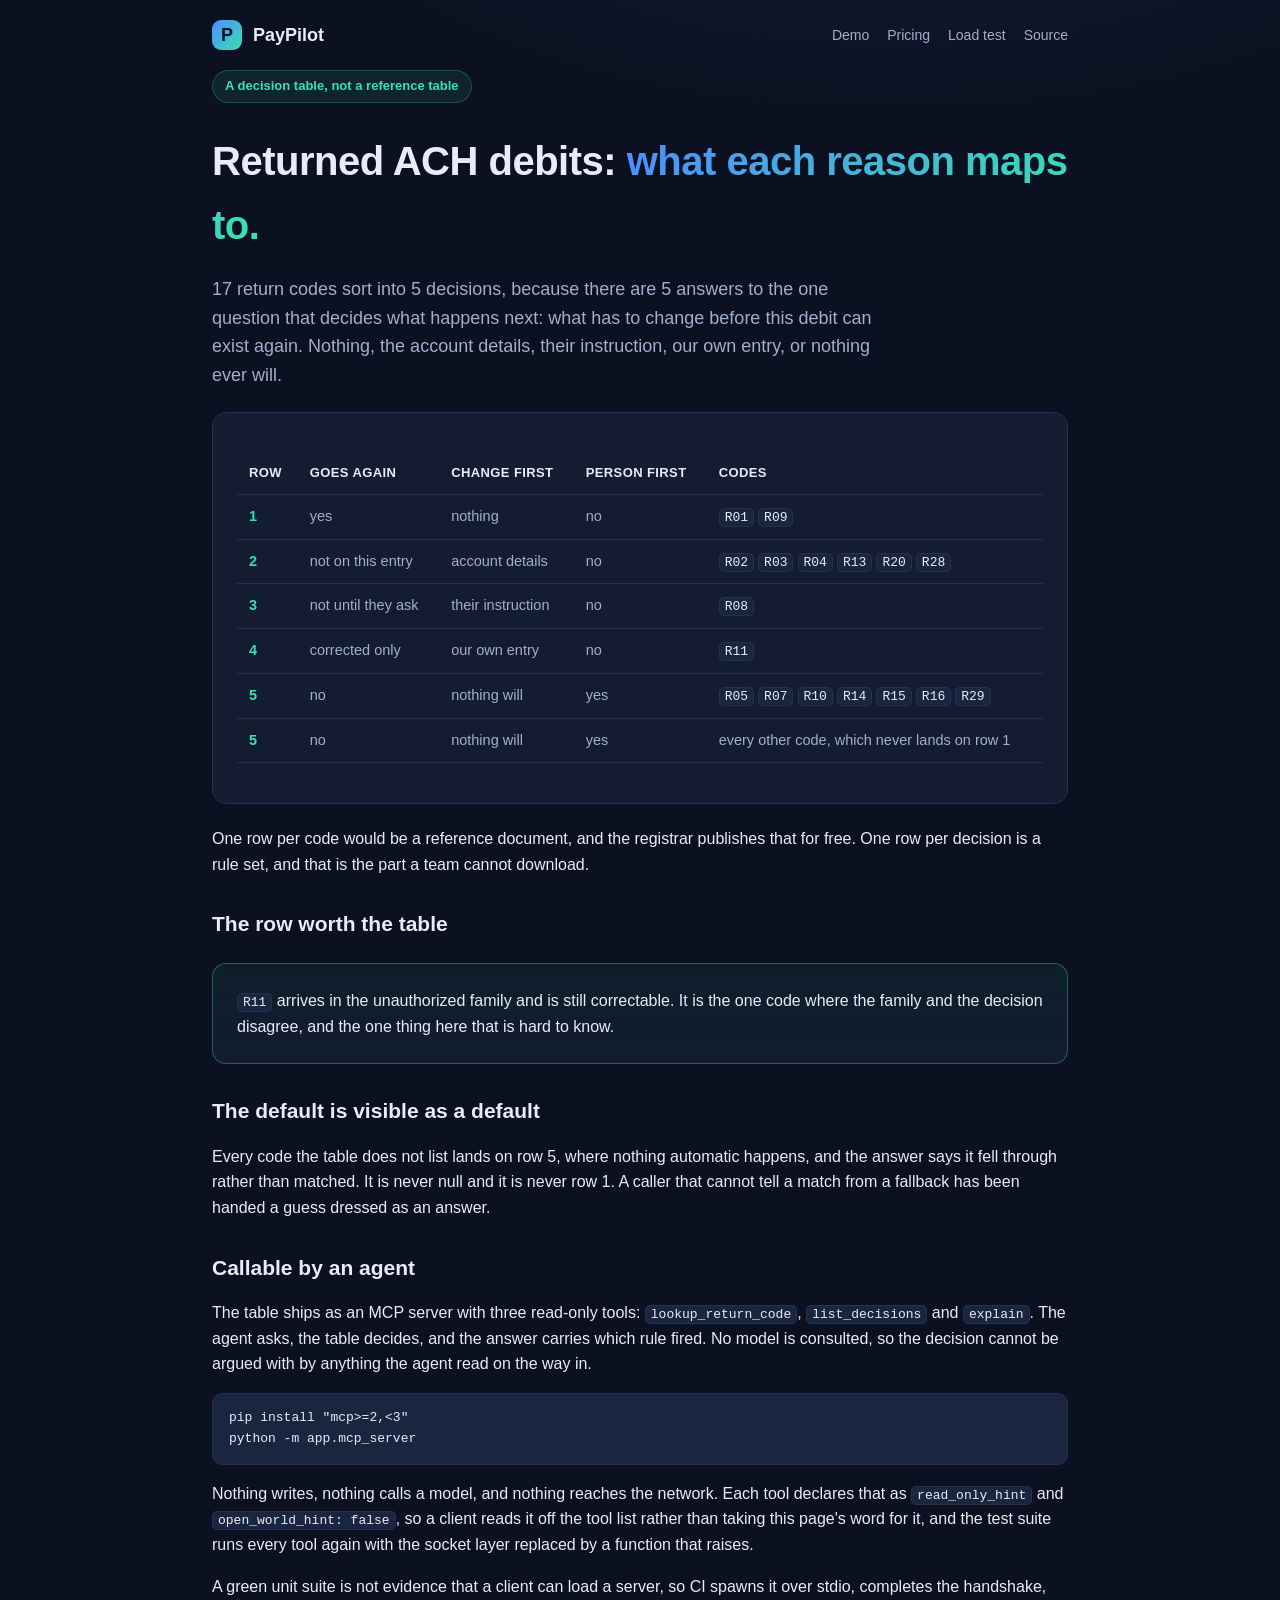
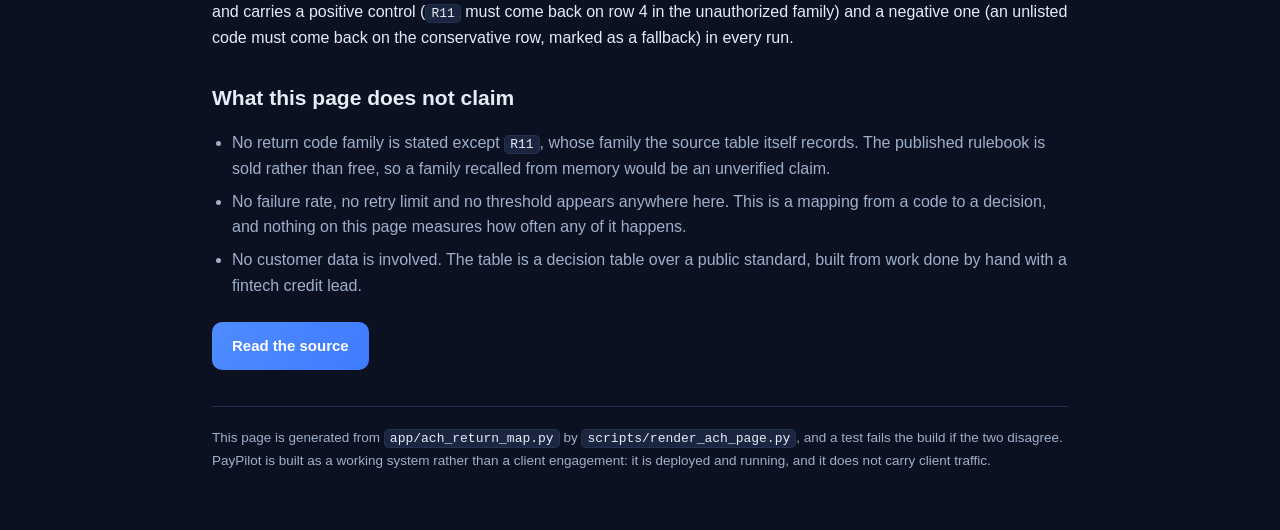
==== app/static/ach-returns.html @ 89db8b63 "Publish the ACH decision table as a page, generated from the module The table existed in the reposit" ====
<!DOCTYPE html>
<html lang="en">
<head>
<meta charset="UTF-8" />
<meta name="viewport" content="width=device-width, initial-scale=1.0" />
<title>PayPilot - Returned ACH debits: what each reason maps to</title>
<meta name="description" content="17 ACH return codes sort into 5 decisions, because there are 5 answers to one question: what has to change before this debit can exist again. A deterministic table, callable by an agent over MCP." />
<link rel="canonical" href="https://paypilot.fly.dev/ach-returns" />
<meta name="robots" content="index,follow" />
<meta name="theme-color" content="#0b1120" />
<link rel="icon" href="data:image/svg+xml,%3Csvg xmlns='http://www.w3.org/2000/svg' viewBox='0 0 32 32'%3E%3Crect width='32' height='32' rx='8' fill='%234f8cff'/%3E%3Ctext x='16' y='22' font-family='Arial' font-size='18' font-weight='bold' fill='%23fff' text-anchor='middle'%3EP%3C/text%3E%3C/svg%3E" />
<style>
  :root { --bg:#0b1120; --panel:#131c31; --panel-2:#1a2540; --line:#25324f; --ink:#e7ecf6; --muted:#9fb0cc; --brand:#4f8cff; --brand-2:#38e1b0; --radius:14px; --sans:-apple-system,BlinkMacSystemFont,"Segoe UI",Roboto,Helvetica,Arial,sans-serif; --mono:ui-monospace,SFMono-Regular,Menlo,monospace; }
  * { box-sizing:border-box; } html,body { margin:0; padding:0; }
  body { font-family:var(--sans); background:radial-gradient(1200px 600px at 70% -10%, #16213c 0%, var(--bg) 55%); color:var(--ink); line-height:1.6; -webkit-font-smoothing:antialiased; }
  a { color:var(--brand); text-decoration:none; } a:hover { text-decoration:underline; }
  .wrap { max-width:900px; margin:0 auto; padding:0 22px 64px; }
  header.top { display:flex; align-items:center; justify-content:space-between; padding:20px 0; }
  .logo { display:flex; align-items:center; gap:11px; font-weight:700; font-size:18px; }
  .logo .mark { width:30px; height:30px; border-radius:9px; background:linear-gradient(135deg,var(--brand),var(--brand-2)); display:grid; place-items:center; color:#06122b; font-weight:800; }
  .top nav { display:flex; gap:18px; font-size:14px; } .top nav a { color:var(--muted); }
  h1 { font-size:clamp(28px,5vw,40px); margin:26px 0 10px; letter-spacing:-.5px; }
  h1 .grad { background:linear-gradient(120deg,var(--brand),var(--brand-2)); -webkit-background-clip:text; background-clip:text; color:transparent; }
  .lede { font-size:18px; color:var(--muted); max-width:680px; }
  .note { display:inline-block; font-size:13px; color:var(--brand-2); background:rgba(56,225,176,.09); border:1px solid rgba(56,225,176,.25); padding:5px 12px; border-radius:999px; font-weight:600; }
  .card { background:var(--panel); border:1px solid var(--line); border-radius:var(--radius); padding:24px; margin:22px 0; }
  .card.accent { border-color:rgba(56,225,176,.35); background:linear-gradient(180deg, rgba(56,225,176,.07), var(--panel)); }
  h2 { font-size:21px; margin:30px 0 8px; } h3 { font-size:16px; margin:20px 0 6px; }
  ul { padding-left:20px; color:var(--muted); } li { margin:7px 0; }
  table { width:100%; border-collapse:collapse; margin:16px 0; font-size:14.5px; }
  th,td { text-align:left; padding:10px 12px; border-bottom:1px solid var(--line); vertical-align:top; }
  th { color:var(--ink); font-size:13px; text-transform:uppercase; letter-spacing:.4px; }
  td { color:var(--muted); } td.row-n { color:var(--brand-2); font-weight:700; }
  code { font-family:var(--mono); font-size:13px; background:var(--panel-2); border:1px solid var(--line); border-radius:5px; padding:1px 5px; color:var(--ink); }
  pre { background:var(--panel-2); border:1px solid var(--line); border-radius:10px; padding:14px 16px; overflow-x:auto; } pre code { background:none; border:none; padding:0; }
  .btn { display:inline-block; font-weight:600; font-size:15px; padding:12px 20px; border-radius:10px; background:linear-gradient(120deg,var(--brand),#3f7bff); color:#fff; margin-top:8px; }
  .btn:hover { filter:brightness(1.08); text-decoration:none; }
  ul.disclaims li { color:var(--muted); }
  footer { border-top:1px solid var(--line); margin-top:36px; padding-top:20px; color:var(--muted); font-size:13.5px; }
</style>
</head>
<body>
<div class="wrap">
  <header class="top">
    <a class="logo" href="/" style="color:var(--ink)"><span class="mark">P</span> PayPilot</a>
    <nav>
      <a href="/">Demo</a>
      <a href="/pricing">Pricing</a>
      <a href="/loadtest">Load test</a>
      <a href="https://github.com/IvanSFlowGit/paypilot" target="_blank" rel="noopener">Source</a>
    </nav>
  </header>

  <span class="note">A decision table, not a reference table</span>
  <h1>Returned ACH debits: <span class="grad">what each reason maps to.</span></h1>
  <p class="lede">
    17 return codes sort into 5 decisions, because there are 5 answers to the
    one question that decides what happens next: what has to change before this
    debit can exist again. Nothing, the account details, their instruction, our
    own entry, or nothing ever will.
  </p>

  <div class="card">
    <table>
      <thead>
      <tr><th>Row</th><th>Goes again</th><th>Change first</th><th>Person first</th><th>Codes</th></tr>
      </thead>
      <tbody>
      <tr><td class="row-n">1</td><td>yes</td><td>nothing</td><td>no</td><td><code>R01</code> <code>R09</code></td></tr>
      <tr><td class="row-n">2</td><td>not on this entry</td><td>account details</td><td>no</td><td><code>R02</code> <code>R03</code> <code>R04</code> <code>R13</code> <code>R20</code> <code>R28</code></td></tr>
      <tr><td class="row-n">3</td><td>not until they ask</td><td>their instruction</td><td>no</td><td><code>R08</code></td></tr>
      <tr><td class="row-n">4</td><td>corrected only</td><td>our own entry</td><td>no</td><td><code>R11</code></td></tr>
      <tr><td class="row-n">5</td><td>no</td><td>nothing will</td><td>yes</td><td><code>R05</code> <code>R07</code> <code>R10</code> <code>R14</code> <code>R15</code> <code>R16</code> <code>R29</code></td></tr>
      <tr><td class="row-n">5</td><td>no</td><td>nothing will</td><td>yes</td><td>every other code, which never lands on row 1</td></tr>
      </tbody>
    </table>
  </div>

  <p>
    One row per code would be a reference document, and the registrar publishes
    that for free. One row per decision is a rule set, and that is the part a team
    cannot download.
  </p>

  <h2>The row worth the table</h2>
  <div class="card accent">
    <p style="margin:0">
      <code>R11</code> arrives in the unauthorized family and is still correctable. It is
      the one code where the family and the decision disagree, and the one thing
      here that is hard to know.
    </p>
  </div>

  <h2>The default is visible as a default</h2>
  <p>
    Every code the table does not list lands on row 5,
    where nothing automatic happens, and the answer says it fell through rather
    than matched. It is never null and it is never row 1. A caller that cannot
    tell a match from a fallback has been handed a guess dressed as an answer.
  </p>

  <h2>Callable by an agent</h2>
  <p>
    The table ships as an MCP server with three read-only tools:
    <code>lookup_return_code</code>, <code>list_decisions</code> and
    <code>explain</code>. The agent asks, the table decides, and the answer
    carries which rule fired. No model is consulted, so the decision cannot be
    argued with by anything the agent read on the way in.
  </p>
<pre><code>pip install "mcp&gt;=2,&lt;3"
python -m app.mcp_server</code></pre>
  <p>
    Nothing writes, nothing calls a model, and nothing reaches the network. Each
    tool declares that as <code>read_only_hint</code> and
    <code>open_world_hint: false</code>, so a client reads it off the tool list
    rather than taking this page's word for it, and the test suite runs every tool
    again with the socket layer replaced by a function that raises.
  </p>
  <p>
    A green unit suite is not evidence that a client can load a server, so CI
    spawns it over stdio, completes the handshake, and carries a positive control
    (<code>R11</code> must come back on row 4 in the unauthorized family) and a negative
    one (an unlisted code must come back on the conservative row, marked as a
    fallback) in every run.
  </p>

  <h2>What this page does not claim</h2>
  <ul class="disclaims">
    <li>No return code family is stated except <code>R11</code>, whose family the source
      table itself records. The published rulebook is sold rather than free, so a
      family recalled from memory would be an unverified claim.</li>
    <li>No failure rate, no retry limit and no threshold appears anywhere here.
      This is a mapping from a code to a decision, and nothing on this page
      measures how often any of it happens.</li>
    <li>No customer data is involved. The table is a decision table over a public
      standard, built from work done by hand with a fintech credit lead.</li>
  </ul>

  <a class="btn" href="https://github.com/IvanSFlowGit/paypilot" target="_blank" rel="noopener">Read the source</a>

  <footer>
    This page is generated from <code>app/ach_return_map.py</code> by
    <code>scripts/render_ach_page.py</code>, and a test fails the build if the two
    disagree. PayPilot is built as a working system rather than a client
    engagement: it is deployed and running, and it does not carry client traffic.
  </footer>
</div>
</body>
</html>
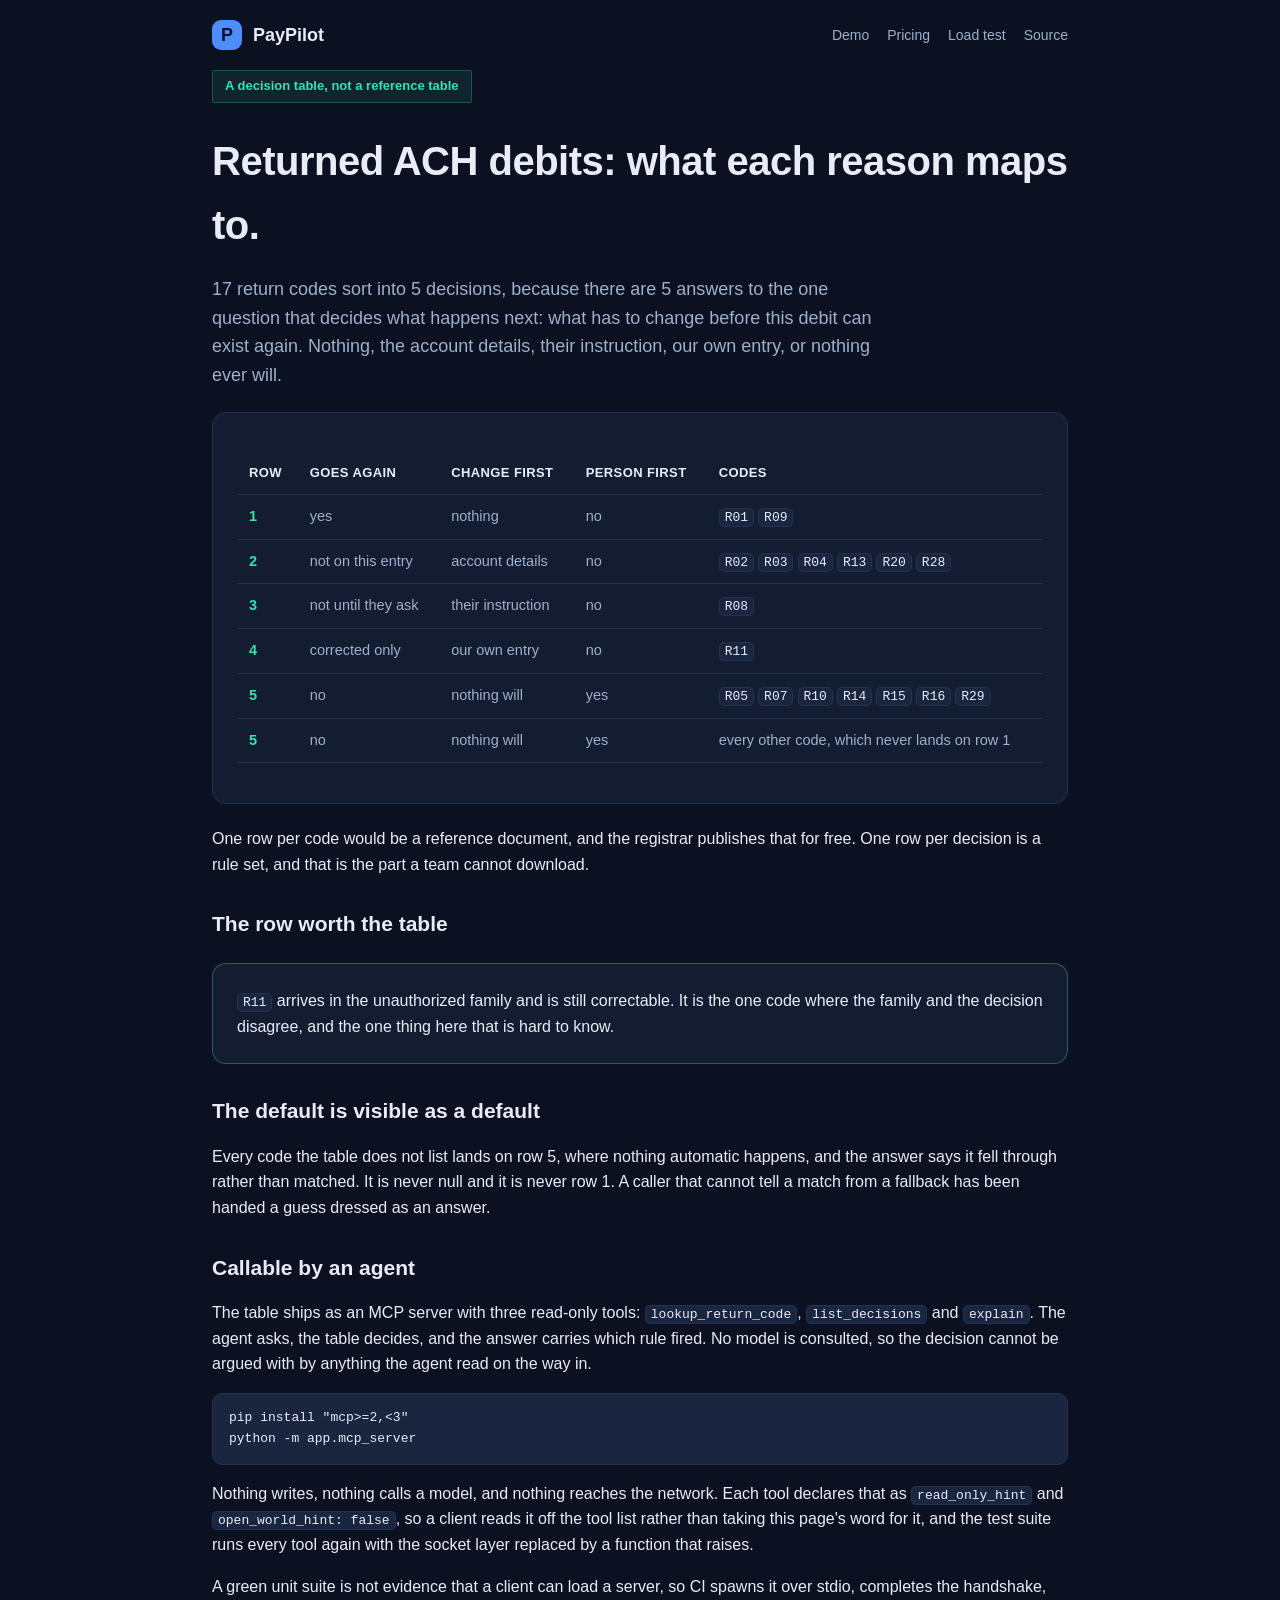
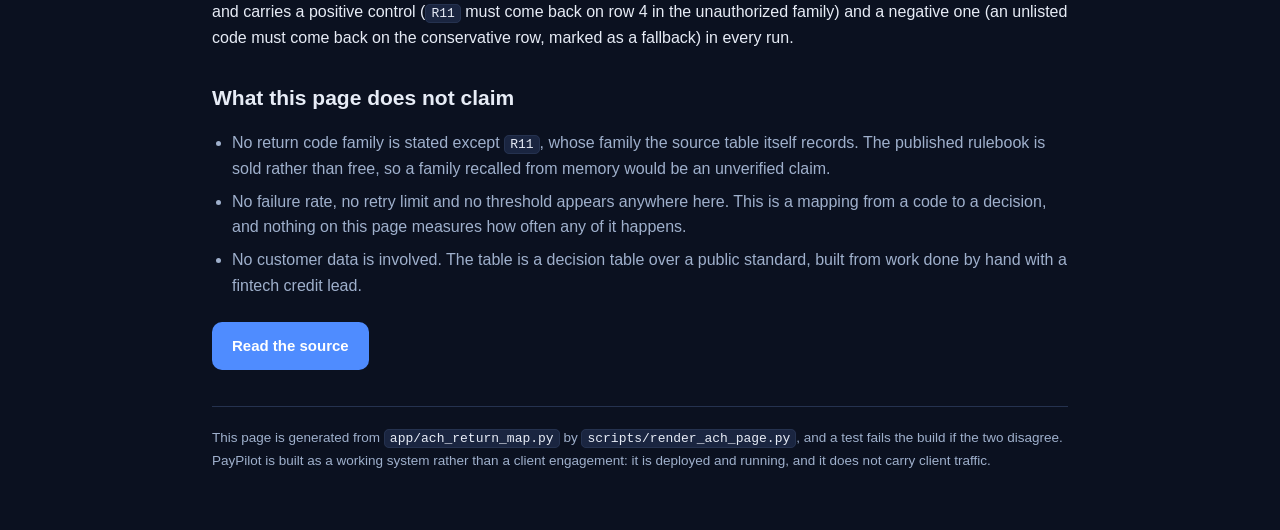
==== commit 01602e57: "Tenant chasing, reply reader, in-flight hold, security hardening, no-generated-deploys gate - Proper" ====
--- a/app/static/ach-returns.html
+++ b/app/static/ach-returns.html
@@ -7,24 +7,24 @@
 <meta name="description" content="17 ACH return codes sort into 5 decisions, because there are 5 answers to one question: what has to change before this debit can exist again. A deterministic table, callable by an agent over MCP." />
 <link rel="canonical" href="https://paypilot.fly.dev/ach-returns" />
 <meta name="robots" content="index,follow" />
-<meta name="theme-color" content="#0b1120" />
+<meta name="theme-color" content="#ffffff" />
 <link rel="icon" href="data:image/svg+xml,%3Csvg xmlns='http://www.w3.org/2000/svg' viewBox='0 0 32 32'%3E%3Crect width='32' height='32' rx='8' fill='%234f8cff'/%3E%3Ctext x='16' y='22' font-family='Arial' font-size='18' font-weight='bold' fill='%23fff' text-anchor='middle'%3EP%3C/text%3E%3C/svg%3E" />
 <style>
   :root { --bg:#0b1120; --panel:#131c31; --panel-2:#1a2540; --line:#25324f; --ink:#e7ecf6; --muted:#9fb0cc; --brand:#4f8cff; --brand-2:#38e1b0; --radius:14px; --sans:-apple-system,BlinkMacSystemFont,"Segoe UI",Roboto,Helvetica,Arial,sans-serif; --mono:ui-monospace,SFMono-Regular,Menlo,monospace; }
   * { box-sizing:border-box; } html,body { margin:0; padding:0; }
-  body { font-family:var(--sans); background:radial-gradient(1200px 600px at 70% -10%, #16213c 0%, var(--bg) 55%); color:var(--ink); line-height:1.6; -webkit-font-smoothing:antialiased; }
+  body { font-family:var(--sans); background:var(--bg); color:var(--ink); line-height:1.6; -webkit-font-smoothing:antialiased; }
   a { color:var(--brand); text-decoration:none; } a:hover { text-decoration:underline; }
   .wrap { max-width:900px; margin:0 auto; padding:0 22px 64px; }
   header.top { display:flex; align-items:center; justify-content:space-between; padding:20px 0; }
   .logo { display:flex; align-items:center; gap:11px; font-weight:700; font-size:18px; }
-  .logo .mark { width:30px; height:30px; border-radius:9px; background:linear-gradient(135deg,var(--brand),var(--brand-2)); display:grid; place-items:center; color:#06122b; font-weight:800; }
+  .logo .mark { width:30px; height:30px; border-radius:9px; background:var(--brand); display:grid; place-items:center; color:#06122b; font-weight:800; }
   .top nav { display:flex; gap:18px; font-size:14px; } .top nav a { color:var(--muted); }
   h1 { font-size:clamp(28px,5vw,40px); margin:26px 0 10px; letter-spacing:-.5px; }
-  h1 .grad { background:linear-gradient(120deg,var(--brand),var(--brand-2)); -webkit-background-clip:text; background-clip:text; color:transparent; }
+  h1 .grad { color:inherit; }
   .lede { font-size:18px; color:var(--muted); max-width:680px; }
-  .note { display:inline-block; font-size:13px; color:var(--brand-2); background:rgba(56,225,176,.09); border:1px solid rgba(56,225,176,.25); padding:5px 12px; border-radius:999px; font-weight:600; }
+  .note { display:inline-block; font-size:13px; color:var(--brand-2); background:rgba(56,225,176,.09); border:1px solid rgba(56,225,176,.25); padding:5px 12px; border-radius:2px; font-weight:600; }
   .card { background:var(--panel); border:1px solid var(--line); border-radius:var(--radius); padding:24px; margin:22px 0; }
-  .card.accent { border-color:rgba(56,225,176,.35); background:linear-gradient(180deg, rgba(56,225,176,.07), var(--panel)); }
+  .card.accent { border-color:rgba(56,225,176,.35); background:var(--panel); }
   h2 { font-size:21px; margin:30px 0 8px; } h3 { font-size:16px; margin:20px 0 6px; }
   ul { padding-left:20px; color:var(--muted); } li { margin:7px 0; }
   table { width:100%; border-collapse:collapse; margin:16px 0; font-size:14.5px; }
@@ -33,11 +33,12 @@
   td { color:var(--muted); } td.row-n { color:var(--brand-2); font-weight:700; }
   code { font-family:var(--mono); font-size:13px; background:var(--panel-2); border:1px solid var(--line); border-radius:5px; padding:1px 5px; color:var(--ink); }
   pre { background:var(--panel-2); border:1px solid var(--line); border-radius:10px; padding:14px 16px; overflow-x:auto; } pre code { background:none; border:none; padding:0; }
-  .btn { display:inline-block; font-weight:600; font-size:15px; padding:12px 20px; border-radius:10px; background:linear-gradient(120deg,var(--brand),#3f7bff); color:#fff; margin-top:8px; }
+  .btn { display:inline-block; font-weight:600; font-size:15px; padding:12px 20px; border-radius:10px; background:var(--brand); color:#fff; margin-top:8px; }
   .btn:hover { filter:brightness(1.08); text-decoration:none; }
   ul.disclaims li { color:var(--muted); }
   footer { border-top:1px solid var(--line); margin-top:36px; padding-top:20px; color:var(--muted); font-size:13.5px; }
 </style>
+<link rel="stylesheet" href="/static/paypilot.css" />
 </head>
 <body>
 <div class="wrap">
